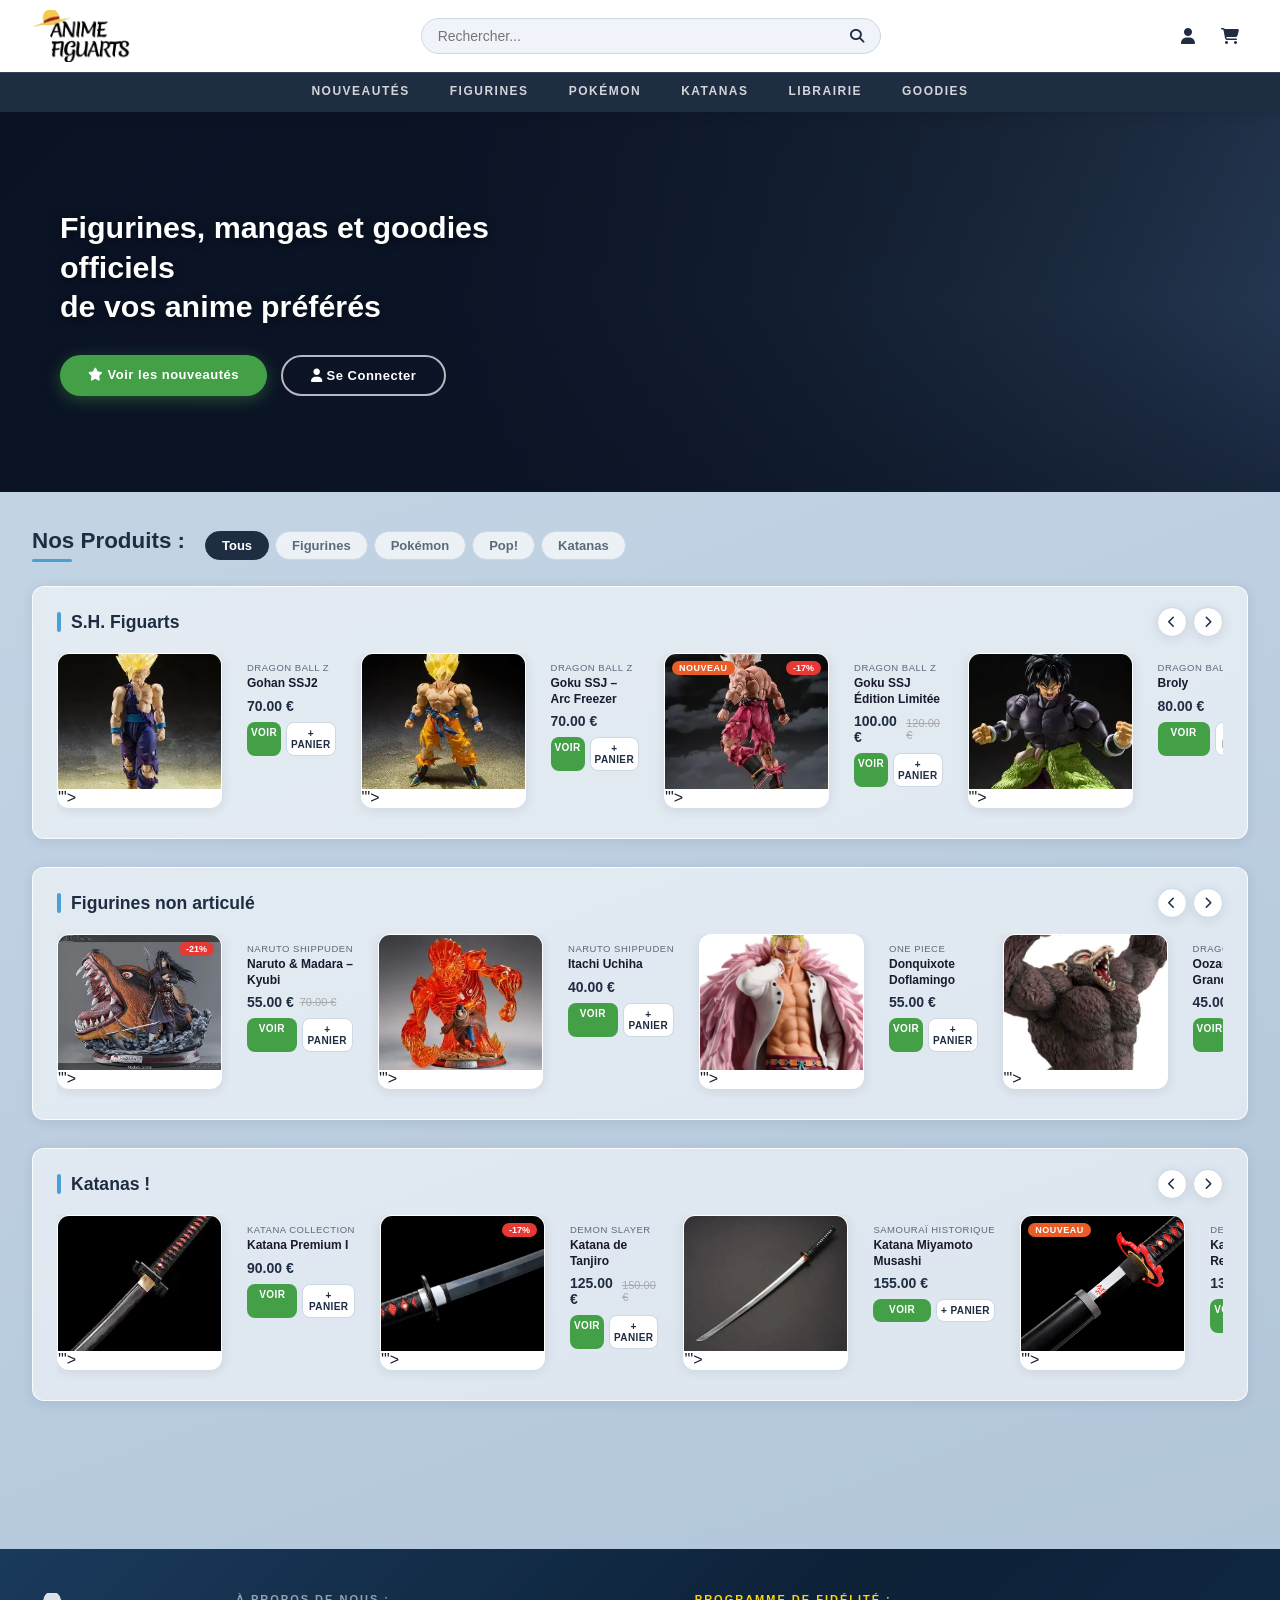
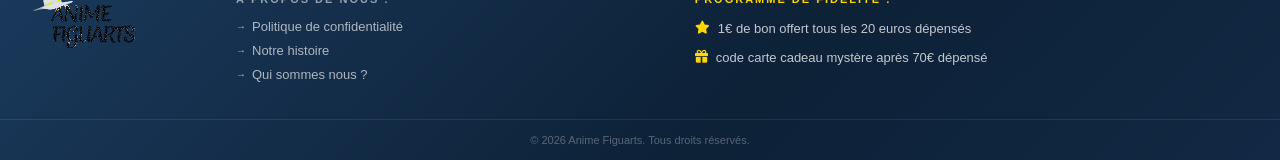
==== index.html @ cfd0e102 "Initial commit" ====
<!DOCTYPE html>
<html lang="fr">
<head>
  <meta charset="UTF-8" />
  <meta name="viewport" content="width=device-width, initial-scale=1.0" />
  <title>Anime Figuarts – Figurines, Katanas & Goodies Officiels</title>
  <link rel="stylesheet" href="css/style.css" />
  <link rel="stylesheet" href="https://cdnjs.cloudflare.com/ajax/libs/font-awesome/6.5.0/css/all.min.css" />
</head>
<body>

  <!-- HEADER -->
  <header class="header" id="header">
    <div class="header-inner">
      <a href="index.html" class="logo">
        <img src="image fond/capture_d_%C3%A9cran__anime_figuarts-removebg-preview.png"
             alt="Anime Figuarts" class="logo-img"
             onerror="this.outerHTML='<div class=\'logo-text\'><span class=\'logo-top\'>Anime</span><span class=\'logo-bottom\'>Figuarts</span></div>'" />
      </a>

      <form class="search-form" onsubmit="handleSearch(event)">
        <input type="text" id="searchInput" placeholder="Rechercher..." class="search-input" />
        <button type="submit" class="search-btn"><i class="fas fa-search"></i></button>
      </form>

      <div class="header-actions">
        <a href="account.html" class="header-icon" title="Mon compte" id="accountLink">
          <i class="fas fa-user"></i>
        </a>
        <a href="cart.html" class="header-icon cart-icon" title="Panier">
          <i class="fas fa-shopping-cart"></i>
          <span class="cart-badge" id="cartBadge" style="display:none">0</span>
        </a>
      </div>
    </div>

    <nav class="nav">
      <ul class="nav-list">
        <li><a href="products.html?category=new" class="nav-link">NOUVEAUTÉS</a></li>
        <li><a href="figurines.html" class="nav-link">FIGURINES</a></li>
        <li><a href="pokemon.html" class="nav-link">POKÉMON</a></li>
        <li><a href="katanas.html" class="nav-link">KATANAS</a></li>
        <li><a href="products.html?category=librairie" class="nav-link">LIBRAIRIE</a></li>
        <li><a href="products.html?category=goodies" class="nav-link">GOODIES</a></li>
      </ul>
    </nav>
  </header>

  <!-- HERO -->
  <section class="hero">
    <div class="hero-bg">
      <img src="image fond/re_zero_4k.png" alt="Hero Anime" class="hero-img"
           onerror="this.style.display='none'" />
    </div>
    <div class="hero-overlay"></div>
    <div class="hero-content">
      <h1 class="hero-title">Figurines, mangas et goodies officiels<br />de vos anime préférés</h1>
      <div class="hero-buttons">
        <a href="products.html" class="hero-btn-primary">
          <i class="fas fa-star"></i> Voir les nouveautés
        </a>
        <a href="login.html" class="hero-btn-secondary">
          <i class="fas fa-user"></i> Se Connecter
        </a>
      </div>
    </div>
  </section>

  <!-- NOS PRODUITS -->
  <main class="main-content">
    <section class="section-products">
      <div class="section-header-row">
        <h2 class="section-title">Nos Produits :</h2>
        <div class="category-tabs" id="categoryTabs">
          <button class="tab-btn active" data-cat="all">Tous</button>
          <button class="tab-btn" data-cat="sh-figuarts">Figurines</button>
          <button class="tab-btn" data-cat="pokemon">Pokémon</button>
          <button class="tab-btn" data-cat="figurines-na">Pop!</button>
          <button class="tab-btn" data-cat="katanas">Katanas</button>
        </div>
      </div>

      <!-- S.H. FIGUARTS -->
      <div class="product-row-section" id="section-shfiguarts" data-cat="sh-figuarts">
        <div class="product-row-header">
          <h3 class="row-title">S.H. Figuarts</h3>
          <div class="row-arrows">
            <button class="arrow-btn" onclick="scrollRow('shf-row', -1)"><i class="fas fa-chevron-left"></i></button>
            <button class="arrow-btn" onclick="scrollRow('shf-row', 1)"><i class="fas fa-chevron-right"></i></button>
          </div>
        </div>
        <div class="product-row" id="shf-row">
          <div class="loading-row"><i class="fas fa-spinner fa-spin"></i></div>
        </div>
      </div>

      <!-- FIGURINES NON ARTICULÉES -->
      <div class="product-row-section" id="section-figurines-na" data-cat="figurines-na">
        <div class="product-row-header">
          <h3 class="row-title">Figurines non articulé</h3>
          <div class="row-arrows">
            <button class="arrow-btn" onclick="scrollRow('fna-row', -1)"><i class="fas fa-chevron-left"></i></button>
            <button class="arrow-btn" onclick="scrollRow('fna-row', 1)"><i class="fas fa-chevron-right"></i></button>
          </div>
        </div>
        <div class="product-row" id="fna-row">
          <div class="loading-row"><i class="fas fa-spinner fa-spin"></i></div>
        </div>
      </div>

      <!-- KATANAS -->
      <div class="product-row-section" id="section-katanas" data-cat="katanas">
        <div class="product-row-header">
          <h3 class="row-title">Katanas !</h3>
          <div class="row-arrows">
            <button class="arrow-btn" onclick="scrollRow('kat-row', -1)"><i class="fas fa-chevron-left"></i></button>
            <button class="arrow-btn" onclick="scrollRow('kat-row', 1)"><i class="fas fa-chevron-right"></i></button>
          </div>
        </div>
        <div class="product-row" id="kat-row">
          <div class="loading-row"><i class="fas fa-spinner fa-spin"></i></div>
        </div>
      </div>
    </section>
  </main>

  <!-- FOOTER -->
  <footer class="footer">
    <div class="footer-inner">
      <div class="footer-logo">
        <img src="image fond/capture_d_%C3%A9cran__anime_figuarts-removebg-preview.png"
             alt="Anime Figuarts" class="footer-logo-img"
             onerror="this.style.display='none'" />
      </div>
      <div>
        <h4 class="footer-section-title">À propos de nous :</h4>
        <ul class="footer-links">
          <li><a href="#">Politique de confidentialité</a></li>
          <li><a href="#">Notre histoire</a></li>
          <li><a href="#">Qui sommes nous ?</a></li>
        </ul>
      </div>
      <div>
        <h4 class="footer-section-title footer-fidelite-title">programme de fidélité :</h4>
        <ul class="footer-fidelite-list">
          <li><i class="fas fa-star"></i> 1€ de bon offert tous les 20 euros dépensés</li>
          <li><i class="fas fa-gift"></i> code carte cadeau mystère après 70€ dépensé</li>
        </ul>
      </div>
    </div>
    <div class="footer-bottom">© 2026 Anime Figuarts. Tous droits réservés.</div>
  </footer>

  <div class="toast" id="toast"></div>

  <script src="js/data.js"></script>
  <script src="js/auth.js"></script>
  <script src="js/cart.js"></script>
  <script src="js/main.js"></script>
  <script>
    document.addEventListener('DOMContentLoaded', () => {
      loadProductRow('sh-figuarts', 'shf-row');
      loadProductRow('figurines-na', 'fna-row');
      loadProductRow('katanas', 'kat-row');

      // Filtres par onglet
      document.querySelectorAll('.tab-btn').forEach(btn => {
        btn.addEventListener('click', () => {
          document.querySelectorAll('.tab-btn').forEach(b => b.classList.remove('active'));
          btn.classList.add('active');
          const cat = btn.dataset.cat;
          document.querySelectorAll('.product-row-section').forEach(sec => {
            if (cat === 'all' || sec.dataset.cat === cat) {
              sec.style.display = 'block';
            } else {
              sec.style.display = 'none';
            }
          });
        });
      });
    });
  </script>
</body>
</html>
---- css/style.css ----
/* ================================
   ANIME FIGUARTS - STYLE PRINCIPAL
   ================================ */

:root {
  --primary: #1e2d42;
  --primary-light: #2c4260;
  --accent: #4a9fd5;
  --accent2: #e85d26;
  --green: #43a047;
  --green-dark: #2e7d32;
  --red: #e53935;
  --bg: #c8d8e8;
  --bg2: #b0c4d8;
  --card-bg: #ffffff;
  --text: #1a1a2e;
  --text-muted: #5a6a7a;
  --border: #ccd8e4;
  --shadow: 0 2px 12px rgba(30,45,66,0.10);
  --shadow-hover: 0 8px 28px rgba(30,45,66,0.20);
  --radius: 12px;
  --radius-sm: 8px;
  --header-h: 110px;
  --transition: 0.2s ease;
}

* { box-sizing: border-box; margin: 0; padding: 0; }
html { scroll-behavior: smooth; }
body {
  font-family: 'Segoe UI', Arial, sans-serif;
  background: linear-gradient(160deg, var(--bg) 0%, var(--bg2) 100%);
  min-height: 100vh;
  color: var(--text);
}
a { text-decoration: none; color: inherit; }
ul { list-style: none; }
img { display: block; max-width: 100%; }
button { cursor: pointer; border: none; background: none; font-family: inherit; }

/* ========== HEADER ========== */
.header {
  position: sticky;
  top: 0;
  z-index: 1000;
  background: #fff;
  box-shadow: 0 2px 12px rgba(0,0,0,0.10);
}
.header-inner {
  display: flex;
  align-items: center;
  gap: 16px;
  padding: 10px 32px;
  max-width: 1400px;
  margin: 0 auto;
}

/* LOGO */
.logo { display: flex; align-items: center; gap: 0; flex-shrink: 0; }
.logo-img {
  height: 52px;
  width: auto;
  object-fit: contain;
}
.logo-text {
  display: flex;
  flex-direction: column;
  line-height: 1.1;
}
.logo-top {
  font-size: 11px;
  font-weight: 700;
  letter-spacing: 3px;
  color: var(--primary);
  text-transform: uppercase;
}
.logo-bottom {
  font-size: 20px;
  font-weight: 900;
  letter-spacing: 2px;
  color: var(--primary);
  text-transform: uppercase;
  border-top: 2px solid var(--accent);
  padding-top: 2px;
  margin-top: 2px;
}

/* SEARCH */
.search-form {
  flex: 1;
  display: flex;
  max-width: 460px;
  margin: 0 auto;
  background: #f0f4fa;
  border-radius: 50px;
  overflow: hidden;
  border: 1.5px solid var(--border);
  transition: border-color var(--transition);
}
.search-form:focus-within { border-color: var(--accent); }
.search-input {
  flex: 1;
  border: none;
  background: none;
  padding: 9px 16px;
  font-size: 14px;
  color: var(--text);
  outline: none;
}
.search-btn {
  padding: 9px 16px;
  color: var(--primary);
  font-size: 14px;
  transition: color var(--transition);
}
.search-btn:hover { color: var(--accent); }

/* HEADER ICONS */
.header-actions { display: flex; align-items: center; gap: 6px; flex-shrink: 0; }
.header-icon {
  position: relative;
  width: 36px; height: 36px;
  display: flex; align-items: center; justify-content: center;
  color: var(--primary);
  font-size: 16px;
  border-radius: 50%;
  transition: background var(--transition), color var(--transition);
}
.header-icon:hover { background: #e8edf8; color: var(--accent); }
.cart-badge {
  position: absolute;
  top: -2px; right: -2px;
  background: var(--red);
  color: #fff;
  font-size: 9px;
  font-weight: 700;
  border-radius: 50%;
  min-width: 16px; height: 16px;
  display: flex; align-items: center; justify-content: center;
  padding: 0 3px;
  border: 2px solid #fff;
}

/* NAV */
.nav {
  background: var(--primary);
  border-top: 1px solid rgba(255,255,255,0.1);
}
.nav-list {
  display: flex;
  justify-content: center;
  max-width: 1400px;
  margin: 0 auto;
  padding: 0 32px;
}
.nav-link {
  display: block;
  padding: 11px 20px;
  color: rgba(255,255,255,0.80);
  font-size: 12px;
  font-weight: 700;
  letter-spacing: 1.5px;
  text-transform: uppercase;
  transition: color var(--transition), background var(--transition);
  border-bottom: 3px solid transparent;
}
.nav-link:hover, .nav-link.active {
  color: #fff;
  border-bottom-color: var(--accent);
  background: rgba(255,255,255,0.06);
}

/* ========== HERO ========== */
.hero {
  position: relative;
  height: 380px;
  overflow: hidden;
  display: flex;
  align-items: center;
}
.hero-bg {
  position: absolute;
  inset: 0;
  background: linear-gradient(135deg, #0d1b2e 0%, #1e2d42 60%, #2c4260 100%);
}
.hero-img {
  width: 100%;
  height: 100%;
  object-fit: cover;
  object-position: center 30%;
  opacity: 0.65;
}
.hero-overlay {
  position: absolute;
  inset: 0;
  background: linear-gradient(to right, rgba(10,18,35,0.88) 35%, rgba(10,18,35,0.15) 100%),
              linear-gradient(to top, rgba(10,18,35,0.5) 0%, transparent 50%);
}
.hero-content {
  position: relative;
  z-index: 2;
  padding: 0 60px;
  max-width: 620px;
}
.hero-title {
  color: #fff;
  font-size: 1.9rem;
  font-weight: 800;
  line-height: 1.3;
  margin-bottom: 28px;
  text-shadow: 0 2px 8px rgba(0,0,0,0.5);
}
.hero-buttons {
  display: flex;
  gap: 14px;
  flex-wrap: wrap;
}
.hero-btn-primary {
  display: inline-block;
  background: var(--green);
  color: #fff;
  font-weight: 700;
  font-size: 13px;
  letter-spacing: 0.5px;
  padding: 12px 28px;
  border-radius: 50px;
  transition: transform var(--transition), background var(--transition);
  box-shadow: 0 4px 16px rgba(67,160,71,0.4);
}
.hero-btn-primary:hover { background: var(--green-dark); transform: translateY(-2px); }
.hero-btn-secondary {
  display: inline-block;
  background: transparent;
  color: #fff;
  font-weight: 700;
  font-size: 13px;
  letter-spacing: 0.5px;
  padding: 11px 28px;
  border-radius: 50px;
  border: 2px solid rgba(255,255,255,0.7);
  transition: all var(--transition);
}
.hero-btn-secondary:hover { background: rgba(255,255,255,0.15); border-color: #fff; }

/* ========== MAIN CONTENT ========== */
.main-content { max-width: 1400px; margin: 0 auto; padding: 36px 32px 60px; }

/* SECTION HEADER */
.section-header-row {
  display: flex;
  align-items: center;
  gap: 20px;
  margin-bottom: 24px;
  flex-wrap: wrap;
}
.section-title {
  font-size: 1.4rem;
  font-weight: 800;
  color: var(--primary);
}
.section-title::after {
  content: '';
  display: block;
  width: 40px;
  height: 3px;
  background: var(--accent);
  border-radius: 2px;
  margin-top: 5px;
}

/* CATEGORY TABS */
.category-tabs { display: flex; gap: 6px; flex-wrap: wrap; }
.tab-btn {
  padding: 6px 16px;
  border-radius: 50px;
  font-size: 13px;
  font-weight: 600;
  color: var(--text-muted);
  background: rgba(255,255,255,0.7);
  border: 1.5px solid var(--border);
  transition: all var(--transition);
}
.tab-btn:hover { border-color: var(--accent); color: var(--primary); }
.tab-btn.active { background: var(--primary); color: #fff; border-color: var(--primary); }

/* PRODUCT ROW SECTION */
.product-row-section {
  background: rgba(255,255,255,0.55);
  border-radius: var(--radius);
  padding: 20px 24px;
  margin-bottom: 28px;
  box-shadow: var(--shadow);
  border: 1px solid rgba(255,255,255,0.8);
}
.product-row-header {
  display: flex;
  align-items: center;
  justify-content: space-between;
  margin-bottom: 16px;
}
.row-title {
  font-size: 1.1rem;
  font-weight: 800;
  color: var(--primary);
  display: flex;
  align-items: center;
  gap: 10px;
}
.row-title::before {
  content: '';
  width: 4px; height: 20px;
  background: var(--accent);
  border-radius: 2px;
  display: inline-block;
}
.row-arrows { display: flex; gap: 6px; }
.arrow-btn {
  width: 30px; height: 30px;
  border-radius: 50%;
  background: #fff;
  color: var(--primary);
  font-size: 12px;
  border: 1.5px solid var(--border);
  display: flex; align-items: center; justify-content: center;
  transition: all var(--transition);
  box-shadow: var(--shadow);
}
.arrow-btn:hover { background: var(--primary); color: #fff; border-color: var(--primary); }

/* PRODUCT ROW */
.product-row {
  display: flex;
  gap: 14px;
  overflow-x: auto;
  scroll-behavior: smooth;
  padding-bottom: 10px;
  scrollbar-width: thin;
  scrollbar-color: var(--border) transparent;
}
.product-row::-webkit-scrollbar { height: 4px; }
.product-row::-webkit-scrollbar-track { background: transparent; }
.product-row::-webkit-scrollbar-thumb { background: var(--border); border-radius: 3px; }

/* ========== PRODUCT CARD ========== */
.product-card {
  flex: 0 0 165px;
  background: var(--card-bg);
  border-radius: var(--radius);
  overflow: hidden;
  box-shadow: var(--shadow);
  transition: transform var(--transition), box-shadow var(--transition);
  cursor: pointer;
  position: relative;
  border: 1.5px solid rgba(255,255,255,0.9);
}
.product-card:hover { transform: translateY(-5px); box-shadow: var(--shadow-hover); }
.product-card-img {
  width: 100%;
  height: 135px;
  background: linear-gradient(135deg, #e8edf8 0%, #d4e0ec 100%);
  display: flex; align-items: center; justify-content: center;
  overflow: hidden;
  position: relative;
}
.product-card-img img {
  width: 100%; height: 100%;
  object-fit: cover;
  transition: transform 0.3s ease;
}
.product-card:hover .product-card-img img { transform: scale(1.07); }
.product-card-img .no-img { color: #b0bec5; font-size: 2.5rem; }
.badge-new {
  position: absolute; top: 7px; left: 7px;
  background: var(--accent2); color: #fff;
  font-size: 9px; font-weight: 700;
  padding: 2px 7px; border-radius: 50px;
  text-transform: uppercase; letter-spacing: 0.5px;
}
.badge-sale {
  position: absolute; top: 7px; right: 7px;
  background: var(--red); color: #fff;
  font-size: 9px; font-weight: 700;
  padding: 2px 7px; border-radius: 50px;
}
.product-card-body { padding: 9px 11px 11px; }
.product-card-series {
  font-size: 9.5px; color: var(--text-muted);
  text-transform: uppercase; letter-spacing: 0.5px;
  margin-bottom: 3px; white-space: nowrap;
  overflow: hidden; text-overflow: ellipsis;
}
.product-card-name {
  font-size: 12px; font-weight: 700;
  color: var(--text); margin-bottom: 6px;
  line-height: 1.3;
  display: -webkit-box;
  -webkit-line-clamp: 2;
  -webkit-box-orient: vertical;
  overflow: hidden;
}
.product-card-price-row { display: flex; align-items: center; gap: 6px; margin-bottom: 8px; }
.product-card-price { font-size: 14px; font-weight: 800; color: var(--primary); }
.product-card-old-price { font-size: 11px; color: #aaa; text-decoration: line-through; }
.product-card-actions { display: flex; gap: 5px; }
.btn-voir, .btn-ajouter {
  flex: 1; padding: 5px 4px;
  border-radius: var(--radius-sm);
  font-size: 10px; font-weight: 700;
  text-align: center; text-transform: uppercase;
  letter-spacing: 0.4px; transition: all var(--transition);
}
.btn-voir { background: var(--green); color: #fff; }
.btn-voir:hover { background: var(--green-dark); }
.btn-ajouter { background: #fff; color: var(--primary); border: 1.5px solid var(--border); }
.btn-ajouter:hover { background: var(--primary); color: #fff; border-color: var(--primary); }

/* Loading */
.loading-row {
  display: flex; align-items: center; justify-content: center;
  width: 100%; padding: 36px;
  color: var(--accent); font-size: 1.5rem;
}

/* ========== PAGE HERO (small) ========== */
.page-hero {
  position: relative;
  background: linear-gradient(135deg, var(--primary) 0%, var(--primary-light) 100%);
  padding: 36px 32px;
  text-align: center;
  overflow: hidden;
}
.page-hero::before {
  content: '';
  position: absolute; inset: 0;
  background: url('../image fond/re_zero_4k.png') center/cover;
  opacity: 0.10;
}
.page-hero-title {
  position: relative;
  color: #fff; font-size: 2rem; font-weight: 800;
}
.page-hero-sub {
  position: relative;
  color: rgba(255,255,255,0.7);
  font-size: 14px; margin-top: 8px;
}

/* ========== PRODUCTS PAGE ========== */
.products-page {
  max-width: 1400px; margin: 0 auto;
  padding: 28px 32px;
  display: flex; gap: 24px; align-items: flex-start;
}
.filters-sidebar {
  flex: 0 0 210px;
  background: var(--card-bg);
  border-radius: var(--radius); padding: 22px;
  box-shadow: var(--shadow);
  position: sticky; top: 120px;
}
.filters-title {
  font-size: 1rem; font-weight: 700; color: var(--primary);
  margin-bottom: 18px; padding-bottom: 10px;
  border-bottom: 2px solid var(--border);
}
.filter-group { margin-bottom: 18px; }
.filter-group-title {
  font-size: 11px; font-weight: 700;
  text-transform: uppercase; letter-spacing: 1px;
  color: var(--text-muted); margin-bottom: 10px;
}
.filter-list li { margin-bottom: 8px; }
.filter-list label {
  display: flex; align-items: center; gap: 8px;
  font-size: 13px; cursor: pointer; color: var(--text);
  transition: color var(--transition);
}
.filter-list label:hover { color: var(--primary); }
.filter-list input[type="radio"] { accent-color: var(--primary); }
.filter-select {
  width: 100%; padding: 9px 12px;
  border: 1.5px solid var(--border); border-radius: var(--radius-sm);
  font-size: 13px; color: var(--text); background: #f8fafc;
  outline: none; cursor: pointer;
}
.products-main { flex: 1; }
.products-toolbar {
  display: flex; align-items: center;
  justify-content: space-between; margin-bottom: 18px;
}
.products-count { font-size: 13px; color: var(--text-muted); font-weight: 600; }
.products-grid {
  display: grid;
  grid-template-columns: repeat(auto-fill, minmax(165px, 1fr));
  gap: 16px;
}
.products-grid .product-card { flex: unset; }
.no-results {
  grid-column: 1/-1;
  display: flex; flex-direction: column;
  align-items: center; gap: 12px;
  padding: 60px 20px; color: var(--text-muted);
}
.no-results i { font-size: 3rem; color: var(--border); }

/* ========== PRODUCT DETAIL ========== */
.detail-page { max-width: 1400px; margin: 0 auto; padding: 28px 32px; }
.breadcrumb {
  display: flex; align-items: center; gap: 8px;
  font-size: 13px; color: var(--text-muted); margin-bottom: 24px;
}
.breadcrumb a:hover { color: var(--primary); text-decoration: underline; }
.breadcrumb span { color: var(--border); }
.detail-container {
  display: grid; grid-template-columns: 1fr 1fr;
  gap: 44px; align-items: start;
  background: var(--card-bg); border-radius: var(--radius);
  padding: 36px; box-shadow: var(--shadow); margin-bottom: 44px;
}
.detail-image-box {
  position: relative; border-radius: var(--radius); overflow: hidden;
  background: linear-gradient(135deg, #e8edf8, #d4e0ec);
  aspect-ratio: 1;
  display: flex; align-items: center; justify-content: center;
}
.detail-img { width: 100%; height: 100%; object-fit: contain; }
.detail-series {
  font-size: 12px; color: var(--text-muted);
  text-transform: uppercase; letter-spacing: 1px; margin-bottom: 8px;
}
.detail-name {
  font-size: 1.8rem; font-weight: 800;
  color: var(--primary); margin-bottom: 14px; line-height: 1.2;
}
.detail-price-row {
  display: flex; align-items: center; gap: 12px; margin-bottom: 14px;
}
.detail-price { font-size: 1.9rem; font-weight: 800; color: var(--primary); }
.detail-old-price { font-size: 1.1rem; color: #aaa; text-decoration: line-through; }
.detail-stock {
  display: flex; align-items: center; gap: 6px;
  font-size: 13px; font-weight: 600; color: var(--green); margin-bottom: 16px;
}
.detail-description {
  font-size: 14px; line-height: 1.7; color: var(--text-muted); margin-bottom: 20px;
}
.detail-specs {
  margin-bottom: 22px;
  display: grid; grid-template-columns: 1fr 1fr; gap: 8px;
}
.detail-specs li {
  display: flex; align-items: center; gap: 8px;
  font-size: 13px; color: var(--text);
}
.detail-specs li i { color: var(--green); font-size: 10px; }
.detail-actions { display: flex; align-items: center; gap: 14px; margin-bottom: 14px; }
.quantity-selector {
  display: flex; align-items: center;
  border: 1.5px solid var(--border); border-radius: var(--radius-sm); overflow: hidden;
}
.quantity-selector button {
  width: 34px; height: 38px; font-size: 17px; font-weight: 700;
  color: var(--primary); background: #f8fafc; transition: background var(--transition);
}
.quantity-selector button:hover { background: var(--primary); color: #fff; }
.quantity-selector span { width: 42px; text-align: center; font-size: 14px; font-weight: 700; }
.btn-add-detail {
  flex: 1; padding: 12px 20px;
  background: var(--primary); color: #fff;
  font-size: 14px; font-weight: 700; border-radius: var(--radius-sm);
  display: flex; align-items: center; justify-content: center; gap: 8px;
  transition: background var(--transition), transform var(--transition);
}
.btn-add-detail:hover { background: var(--primary-light); transform: translateY(-1px); }

/* ========== CART PAGE ========== */
.cart-page { min-height: calc(100vh - 200px); padding: 28px 32px; }
.cart-page-inner { max-width: 1200px; margin: 0 auto; }
.page-title {
  font-size: 1.7rem; font-weight: 800; color: var(--primary);
  margin-bottom: 24px; display: flex; align-items: center; gap: 12px;
}
.cart-layout {
  display: grid; grid-template-columns: 1fr 340px;
  gap: 24px; align-items: start;
}
.cart-items {
  background: var(--card-bg); border-radius: var(--radius);
  box-shadow: var(--shadow); overflow: hidden;
}
.cart-items-header {
  display: grid; grid-template-columns: 2fr 1fr 110px 1fr 36px;
  gap: 12px; padding: 13px 18px;
  background: #f0f4fa; font-size: 11px; font-weight: 700;
  text-transform: uppercase; letter-spacing: 0.5px;
  color: var(--text-muted); border-bottom: 1.5px solid var(--border);
}
.cart-item {
  display: grid; grid-template-columns: 2fr 1fr 110px 1fr 36px;
  gap: 12px; align-items: center; padding: 14px 18px;
  border-bottom: 1px solid var(--border); transition: background var(--transition);
}
.cart-item:last-child { border-bottom: none; }
.cart-item:hover { background: #f8fafc; }
.cart-item-product { display: flex; align-items: center; gap: 12px; }
.cart-item-img {
  width: 60px; height: 60px; border-radius: var(--radius-sm);
  background: #e8edf8; display: flex; align-items: center; justify-content: center;
  overflow: hidden; flex-shrink: 0;
}
.cart-item-img img { width: 100%; height: 100%; object-fit: cover; }
.cart-item-name { font-size: 13px; font-weight: 600; color: var(--primary); }
.cart-item-series { font-size: 11px; color: var(--text-muted); margin-top: 2px; }
.cart-item-price, .cart-item-total { font-size: 13px; font-weight: 600; }
.cart-item-total { color: var(--primary); font-weight: 700; }
.cart-item-qty {
  display: flex; align-items: center;
  border: 1.5px solid var(--border); border-radius: var(--radius-sm);
  overflow: hidden; width: fit-content;
}
.cart-item-qty button {
  width: 28px; height: 28px; font-size: 15px; font-weight: 700;
  color: var(--primary); background: #f8fafc; transition: background var(--transition);
}
.cart-item-qty button:hover { background: var(--primary); color: #fff; }
.cart-item-qty span { width: 32px; text-align: center; font-size: 13px; font-weight: 700; }
.cart-remove {
  color: #bbb; font-size: 13px; width: 30px; height: 30px;
  border-radius: 50%; display: flex; align-items: center; justify-content: center;
  transition: color var(--transition), background var(--transition);
}
.cart-remove:hover { color: var(--red); background: #ffeaea; }
.cart-summary {
  background: var(--card-bg); border-radius: var(--radius);
  padding: 22px; box-shadow: var(--shadow); position: sticky; top: 120px;
}
.summary-title { font-size: 1rem; font-weight: 700; color: var(--primary); margin-bottom: 18px; }
.summary-row {
  display: flex; justify-content: space-between;
  font-size: 13px; padding: 7px 0; color: var(--text-muted);
}
.summary-row .free { color: var(--green); font-weight: 700; }
.summary-hr { border: none; border-top: 1.5px solid var(--border); margin: 10px 0; }
.summary-total {
  display: flex; justify-content: space-between;
  font-size: 1.1rem; font-weight: 800; color: var(--primary); padding: 8px 0;
}
.btn-checkout {
  width: 100%; padding: 13px;
  background: var(--primary); color: #fff;
  font-size: 14px; font-weight: 700; border-radius: var(--radius-sm);
  display: flex; align-items: center; justify-content: center; gap: 8px;
  margin-bottom: 10px; transition: background var(--transition), transform var(--transition);
}
.btn-checkout:hover { background: var(--primary-light); transform: translateY(-1px); }
.btn-continue {
  display: block; text-align: center; font-size: 13px;
  color: var(--text-muted); padding: 8px; transition: color var(--transition);
}
.btn-continue:hover { color: var(--primary); }
.empty-cart {
  display: flex; flex-direction: column; align-items: center;
  gap: 14px; padding: 70px 20px; color: var(--text-muted);
}
.empty-cart i { font-size: 4rem; color: var(--border); }
.empty-cart h2 { font-size: 1.4rem; color: var(--primary); }

/* ========== AUTH PAGE ========== */
.auth-page {
  min-height: calc(100vh - 110px);
  display: flex; align-items: stretch;
  background: linear-gradient(135deg, #e0eaf5 0%, #c8d8e8 100%);
}
.auth-container {
  flex: 0 0 460px; background: #fff;
  padding: 44px 38px; display: flex; flex-direction: column;
  box-shadow: 2px 0 20px rgba(0,0,0,0.08);
}
.auth-logo-wrap { display: flex; align-items: center; gap: 12px; margin-bottom: 28px; }
.auth-logo-wrap .logo-img { height: 44px; }
.auth-tabs {
  display: flex; border-bottom: 2px solid var(--border); margin-bottom: 24px;
}
.auth-tab {
  flex: 1; padding: 12px;
  font-size: 14px; font-weight: 700; color: var(--text-muted);
  border-bottom: 3px solid transparent; margin-bottom: -2px;
  transition: all var(--transition);
}
.auth-tab.active { color: var(--primary); border-bottom-color: var(--primary); }
.auth-title { font-size: 1.3rem; font-weight: 800; color: var(--primary); margin-bottom: 22px; }
.auth-form { display: flex; flex-direction: column; flex: 1; }
.auth-form.hidden { display: none; }
.form-group { margin-bottom: 15px; }
.form-group label { display: block; font-size: 13px; font-weight: 600; color: var(--text); margin-bottom: 5px; }
.form-row { display: grid; grid-template-columns: 1fr 1fr; gap: 12px; }
.input-icon { position: relative; display: flex; align-items: center; }
.input-icon > i:first-child { position: absolute; left: 13px; color: #b0bec5; font-size: 12px; }
.input-icon input {
  flex: 1; padding: 11px 40px;
  border: 1.5px solid var(--border); border-radius: var(--radius-sm);
  font-size: 13px; color: var(--text); background: #f8fafc;
  outline: none; transition: border-color var(--transition); width: 100%;
}
.input-icon input:focus { border-color: var(--accent); background: #fff; }
.toggle-pwd {
  position: absolute; right: 12px; color: #b0bec5; font-size: 12px;
  transition: color var(--transition); cursor: pointer;
}
.toggle-pwd:hover { color: var(--primary); }
.auth-error { font-size: 12px; color: var(--red); min-height: 16px; margin-bottom: 8px; }
.btn-auth {
  padding: 13px 22px; background: var(--primary); color: #fff;
  font-size: 14px; font-weight: 700; border-radius: var(--radius-sm);
  display: flex; align-items: center; justify-content: center; gap: 8px;
  margin-bottom: 14px; transition: background var(--transition), transform var(--transition);
  border: none; cursor: pointer; width: 100%;
}
.btn-auth:hover { background: var(--primary-light); transform: translateY(-1px); }
.auth-switch { font-size: 12px; color: var(--text-muted); text-align: center; }
.auth-switch button { color: var(--primary); font-weight: 700; text-decoration: underline; }
.auth-banner {
  flex: 1;
  background: linear-gradient(135deg, var(--primary) 0%, #283593 60%, var(--accent) 100%);
  display: flex; align-items: center; justify-content: center;
  padding: 44px; position: relative; overflow: hidden;
}
.auth-banner::before {
  content: ''; position: absolute; inset: 0;
  background: url('../image fond/re_zero_4k.png') center/cover;
  opacity: 0.15;
}
.auth-banner-content { position: relative; color: #fff; }
.auth-banner-content h3 { font-size: 1.7rem; font-weight: 800; margin-bottom: 22px; }
.auth-banner-content ul { display: flex; flex-direction: column; gap: 14px; }
.auth-banner-content li { display: flex; align-items: center; gap: 12px; font-size: 14px; }
.auth-banner-content li i { color: #ffd600; font-size: 15px; }

/* ========== ACCOUNT PAGE ========== */
.account-page { min-height: calc(100vh - 120px); padding: 28px 32px; }
.account-layout {
  max-width: 1200px; margin: 0 auto;
  display: grid; grid-template-columns: 250px 1fr;
  gap: 24px; align-items: start;
}
.account-sidebar {
  background: var(--card-bg); border-radius: var(--radius);
  padding: 24px; box-shadow: var(--shadow);
  position: sticky; top: 120px;
}
.account-avatar { text-align: center; margin-bottom: 22px; }
.avatar-circle {
  width: 68px; height: 68px; border-radius: 50%;
  background: var(--primary); color: #fff;
  font-size: 1.8rem; font-weight: 800;
  display: flex; align-items: center; justify-content: center;
  margin: 0 auto 10px;
}
.avatar-name { font-size: 14px; font-weight: 700; color: var(--primary); }
.avatar-email { font-size: 12px; color: var(--text-muted); }
.account-nav { display: flex; flex-direction: column; gap: 4px; margin-top: 14px; }
.account-nav-btn {
  padding: 10px 13px; border-radius: var(--radius-sm);
  font-size: 13px; font-weight: 600; color: var(--text-muted);
  text-align: left; display: flex; align-items: center; gap: 10px;
  transition: all var(--transition); cursor: pointer;
}
.account-nav-btn:hover { background: #f0f4fa; color: var(--primary); }
.account-nav-btn.active { background: var(--primary); color: #fff; }
.logout-btn:hover { background: #ffeaea !important; color: var(--red) !important; }
.account-content {
  background: var(--card-bg); border-radius: var(--radius);
  padding: 28px; box-shadow: var(--shadow); min-height: 400px;
}
.account-section { display: none; }
.account-section.active { display: block; }
.account-section-title { font-size: 1.2rem; font-weight: 800; color: var(--primary); margin-bottom: 22px; }
.dashboard-stats { display: grid; grid-template-columns: repeat(3, 1fr); gap: 14px; margin-bottom: 24px; }
.stat-card {
  background: #f0f4fa; border-radius: var(--radius);
  padding: 18px; text-align: center; border: 1.5px solid var(--border);
}
.stat-card i { font-size: 1.4rem; color: var(--accent); margin-bottom: 8px; display: block; }
.stat-value { display: block; font-size: 1.4rem; font-weight: 800; color: var(--primary); }
.stat-label { font-size: 11px; color: var(--text-muted); text-transform: uppercase; letter-spacing: 0.5px; }
.order-card {
  background: #f8fafc; border-radius: var(--radius-sm);
  padding: 14px 18px; margin-bottom: 10px; border: 1.5px solid var(--border);
}
.order-card-header { display: flex; align-items: center; gap: 10px; margin-bottom: 8px; flex-wrap: wrap; }
.order-id { font-size: 12px; font-weight: 700; color: var(--primary); }
.order-status {
  font-size: 10px; font-weight: 700; padding: 2px 9px;
  border-radius: 50px; background: #e8f5e9; color: var(--green);
}
.order-date { font-size: 11px; color: var(--text-muted); margin-left: auto; }
.order-total { font-weight: 800; color: var(--primary); font-size: 14px; text-align: right; }

/* ========== CHECKOUT PAGE ========== */
.checkout-page { max-width: 1200px; margin: 0 auto; padding: 28px 32px; }
.checkout-steps {
  display: flex; align-items: center; justify-content: center; margin-bottom: 28px;
}
.step {
  display: flex; align-items: center; gap: 8px;
  font-size: 12px; font-weight: 700; color: var(--text-muted); padding: 8px 18px;
}
.step span {
  width: 26px; height: 26px; border-radius: 50%;
  background: var(--border); color: var(--text-muted);
  display: flex; align-items: center; justify-content: center;
  font-size: 12px; font-weight: 800;
}
.step.active { color: var(--primary); }
.step.active span { background: var(--primary); color: #fff; }
.step.done span { background: var(--green); color: #fff; }
.step-sep { width: 36px; height: 2px; background: var(--border); }
.checkout-layout { display: grid; grid-template-columns: 1fr 340px; gap: 24px; align-items: start; }
.checkout-forms { background: var(--card-bg); border-radius: var(--radius); box-shadow: var(--shadow); overflow: hidden; }
.checkout-step-panel { display: none; padding: 28px; }
.checkout-step-panel.active { display: block; }
.checkout-panel-title { font-size: 1.1rem; font-weight: 800; color: var(--primary); margin-bottom: 22px; }
.form-group input, .form-group select, .form-group textarea {
  width: 100%; padding: 10px 13px;
  border: 1.5px solid var(--border); border-radius: var(--radius-sm);
  font-size: 13px; color: var(--text); background: #f8fafc;
  outline: none; transition: border-color var(--transition); font-family: inherit;
}
.form-group input:focus, .form-group select:focus { border-color: var(--accent); background: #fff; }
.btn-checkout-next {
  width: 100%; padding: 13px;
  background: var(--primary); color: #fff;
  font-size: 13px; font-weight: 700; border-radius: var(--radius-sm);
  display: flex; align-items: center; justify-content: center; gap: 8px;
  margin-top: 18px; transition: background var(--transition);
  border: none; cursor: pointer;
}
.btn-checkout-next:hover { background: var(--primary-light); }
.btn-back {
  padding: 9px 18px; font-size: 12px; color: var(--text-muted);
  border: 1.5px solid var(--border); border-radius: var(--radius-sm);
  margin-top: 18px; margin-right: 8px; transition: all var(--transition); cursor: pointer;
}
.btn-back:hover { border-color: var(--primary); color: var(--primary); }
.confirmation-box { text-align: center; padding: 20px; }
.confirm-icon { font-size: 5rem; color: var(--green); margin-bottom: 14px; }
.confirmation-box h2 { font-size: 1.7rem; font-weight: 800; color: var(--primary); margin-bottom: 10px; }
.confirm-sub { font-size: 14px; color: var(--text-muted); margin-bottom: 24px; }
.confirm-actions { display: flex; gap: 12px; justify-content: center; flex-wrap: wrap; }
.checkout-summary {
  background: var(--card-bg); border-radius: var(--radius);
  padding: 22px; box-shadow: var(--shadow); position: sticky; top: 120px;
}
.checkout-item {
  display: flex; justify-content: space-between;
  align-items: center; padding: 8px 0;
  font-size: 12px; border-bottom: 1px solid var(--border);
}
.checkout-item:last-child { border-bottom: none; }

/* ========== BUTTONS ========== */
.btn-primary {
  display: inline-flex; align-items: center; gap: 8px;
  padding: 11px 22px; background: var(--primary); color: #fff;
  font-size: 13px; font-weight: 700; border-radius: var(--radius-sm);
  transition: background var(--transition), transform var(--transition);
  border: none; cursor: pointer;
}
.btn-primary:hover { background: var(--primary-light); transform: translateY(-1px); }
.btn-secondary {
  display: inline-flex; align-items: center; gap: 8px;
  padding: 11px 22px; background: #fff; color: var(--primary);
  font-size: 13px; font-weight: 700; border-radius: var(--radius-sm);
  border: 1.5px solid var(--primary); transition: all var(--transition); cursor: pointer;
}
.btn-secondary:hover { background: var(--primary); color: #fff; }

/* ========== TOAST ========== */
.toast {
  position: fixed; bottom: 24px; right: 24px;
  background: var(--primary); color: #fff;
  padding: 13px 20px; border-radius: var(--radius);
  font-size: 13px; font-weight: 600;
  box-shadow: 0 8px 28px rgba(0,0,0,0.2);
  transform: translateY(80px); opacity: 0;
  transition: all 0.3s cubic-bezier(0.34, 1.56, 0.64, 1);
  z-index: 9999; display: flex; align-items: center; gap: 8px; max-width: 300px;
}
.toast.show { transform: translateY(0); opacity: 1; }
.toast.success { background: var(--green); }
.toast.error { background: var(--red); }

/* ========== FOOTER ========== */
.footer {
  background: linear-gradient(135deg, #1a3a5c 0%, #0d2137 60%, #112944 100%);
  color: #fff; margin-top: 60px;
}
.footer-inner {
  max-width: 1400px; margin: 0 auto;
  padding: 44px 32px 28px;
  display: grid; grid-template-columns: 160px 1.5fr 2fr; gap: 44px;
}
.footer-logo-img { height: 55px; width: auto; filter: brightness(10); opacity: 0.85; }
.footer-section-title {
  font-size: 11px; font-weight: 700; text-transform: uppercase;
  letter-spacing: 2px; color: rgba(255,255,255,0.55); margin-bottom: 14px;
}
.footer-fidelite-title { color: #ffd600 !important; }
.footer-links li { margin-bottom: 9px; }
.footer-links a {
  font-size: 13px; color: rgba(255,255,255,0.65);
  transition: color var(--transition);
  display: flex; align-items: center; gap: 6px;
}
.footer-links a::before { content: '→'; font-size: 10px; }
.footer-links a:hover { color: #fff; }
.footer-fidelite-list li {
  display: flex; align-items: flex-start; gap: 8px;
  font-size: 13px; color: rgba(255,255,255,0.75);
  margin-bottom: 9px; line-height: 1.5;
}
.footer-fidelite-list i { color: #ffd600; margin-top: 2px; flex-shrink: 0; }
.footer-bottom {
  border-top: 1px solid rgba(255,255,255,0.08);
  padding: 14px 32px; max-width: 1400px; margin: 0 auto;
  font-size: 11px; color: rgba(255,255,255,0.3); text-align: center;
}

/* ========== RESPONSIVE ========== */
@media (max-width: 960px) {
  .cart-layout, .checkout-layout, .detail-container { grid-template-columns: 1fr; }
  .account-layout { grid-template-columns: 1fr; }
  .account-sidebar { position: static; }
  .products-page { flex-direction: column; }
  .filters-sidebar { position: static; flex: unset; width: 100%; }
  .footer-inner { grid-template-columns: 1fr; gap: 24px; }
  .auth-page { flex-direction: column; }
  .auth-container { flex: unset; width: 100%; }
}
@media (max-width: 600px) {
  .header-inner { padding: 8px 14px; gap: 8px; }
  .nav-list { overflow-x: auto; justify-content: flex-start; }
  .nav-link { padding: 10px 13px; font-size: 11px; }
  .main-content { padding: 20px 14px; }
  .hero { height: 290px; }
  .hero-content { padding: 0 22px; }
  .hero-title { font-size: 1.35rem; }
  .cart-items-header { display: none; }
  .cart-item { grid-template-columns: 1fr auto; grid-template-rows: auto auto auto; }
  .cart-item-product { grid-column: 1/-1; }
  .dashboard-stats { grid-template-columns: 1fr; }
  .products-grid { grid-template-columns: repeat(auto-fill, minmax(145px, 1fr)); }
}
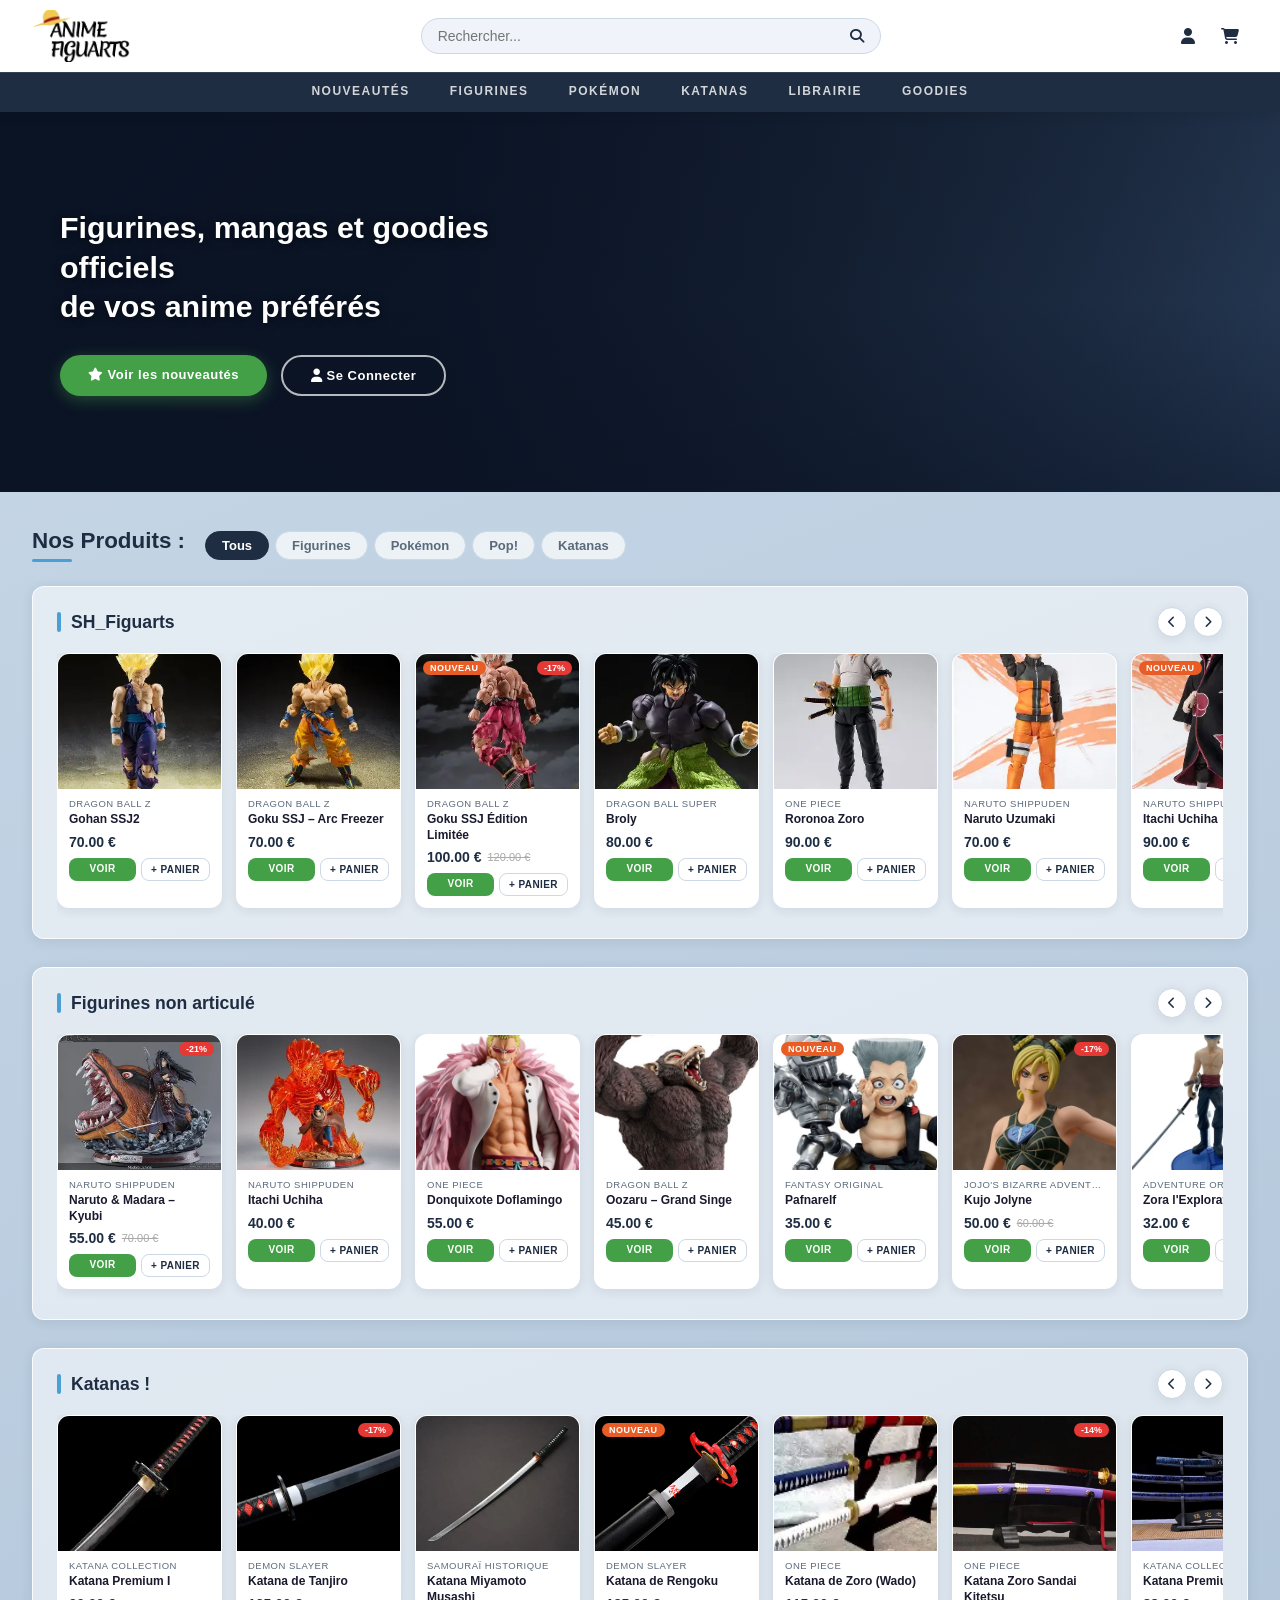
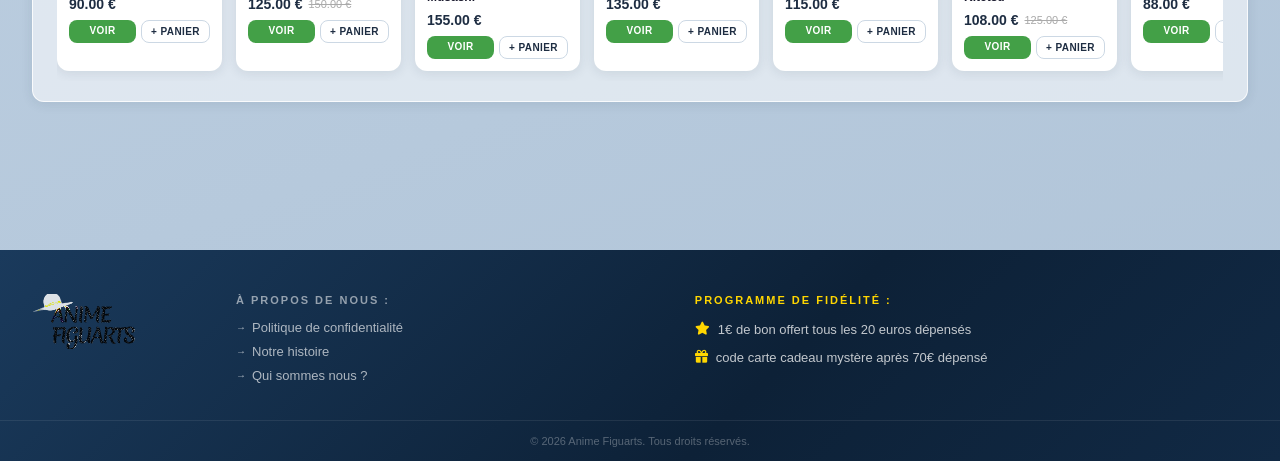
==== commit 0222bdd5: "Add files via upload" ====
--- a/index.html
+++ b/index.html
@@ -1,184 +1,176 @@
-<!DOCTYPE html>
-<html lang="fr">
-<head>
-  <meta charset="UTF-8" />
-  <meta name="viewport" content="width=device-width, initial-scale=1.0" />
-  <title>Anime Figuarts – Figurines, Katanas & Goodies Officiels</title>
-  <link rel="stylesheet" href="css/style.css" />
-  <link rel="stylesheet" href="https://cdnjs.cloudflare.com/ajax/libs/font-awesome/6.5.0/css/all.min.css" />
-</head>
-<body>
-
-  <!-- HEADER -->
-  <header class="header" id="header">
-    <div class="header-inner">
-      <a href="index.html" class="logo">
-        <img src="image fond/capture_d_%C3%A9cran__anime_figuarts-removebg-preview.png"
-             alt="Anime Figuarts" class="logo-img"
-             onerror="this.outerHTML='<div class=\'logo-text\'><span class=\'logo-top\'>Anime</span><span class=\'logo-bottom\'>Figuarts</span></div>'" />
-      </a>
-
-      <form class="search-form" onsubmit="handleSearch(event)">
-        <input type="text" id="searchInput" placeholder="Rechercher..." class="search-input" />
-        <button type="submit" class="search-btn"><i class="fas fa-search"></i></button>
-      </form>
-
-      <div class="header-actions">
-        <a href="account.html" class="header-icon" title="Mon compte" id="accountLink">
-          <i class="fas fa-user"></i>
-        </a>
-        <a href="cart.html" class="header-icon cart-icon" title="Panier">
-          <i class="fas fa-shopping-cart"></i>
-          <span class="cart-badge" id="cartBadge" style="display:none">0</span>
-        </a>
-      </div>
-    </div>
-
-    <nav class="nav">
-      <ul class="nav-list">
-        <li><a href="products.html?category=new" class="nav-link">NOUVEAUTÉS</a></li>
-        <li><a href="figurines.html" class="nav-link">FIGURINES</a></li>
-        <li><a href="pokemon.html" class="nav-link">POKÉMON</a></li>
-        <li><a href="katanas.html" class="nav-link">KATANAS</a></li>
-        <li><a href="products.html?category=librairie" class="nav-link">LIBRAIRIE</a></li>
-        <li><a href="products.html?category=goodies" class="nav-link">GOODIES</a></li>
-      </ul>
-    </nav>
-  </header>
-
-  <!-- HERO -->
-  <section class="hero">
-    <div class="hero-bg">
-      <img src="image fond/re_zero_4k.png" alt="Hero Anime" class="hero-img"
-           onerror="this.style.display='none'" />
-    </div>
-    <div class="hero-overlay"></div>
-    <div class="hero-content">
-      <h1 class="hero-title">Figurines, mangas et goodies officiels<br />de vos anime préférés</h1>
-      <div class="hero-buttons">
-        <a href="products.html" class="hero-btn-primary">
-          <i class="fas fa-star"></i> Voir les nouveautés
-        </a>
-        <a href="login.html" class="hero-btn-secondary">
-          <i class="fas fa-user"></i> Se Connecter
-        </a>
-      </div>
-    </div>
-  </section>
-
-  <!-- NOS PRODUITS -->
-  <main class="main-content">
-    <section class="section-products">
-      <div class="section-header-row">
-        <h2 class="section-title">Nos Produits :</h2>
-        <div class="category-tabs" id="categoryTabs">
-          <button class="tab-btn active" data-cat="all">Tous</button>
-          <button class="tab-btn" data-cat="sh-figuarts">Figurines</button>
-          <button class="tab-btn" data-cat="pokemon">Pokémon</button>
-          <button class="tab-btn" data-cat="figurines-na">Pop!</button>
-          <button class="tab-btn" data-cat="katanas">Katanas</button>
-        </div>
-      </div>
-
-      <!-- S.H. FIGUARTS -->
-      <div class="product-row-section" id="section-shfiguarts" data-cat="sh-figuarts">
-        <div class="product-row-header">
-          <h3 class="row-title">S.H. Figuarts</h3>
-          <div class="row-arrows">
-            <button class="arrow-btn" onclick="scrollRow('shf-row', -1)"><i class="fas fa-chevron-left"></i></button>
-            <button class="arrow-btn" onclick="scrollRow('shf-row', 1)"><i class="fas fa-chevron-right"></i></button>
-          </div>
-        </div>
-        <div class="product-row" id="shf-row">
-          <div class="loading-row"><i class="fas fa-spinner fa-spin"></i></div>
-        </div>
-      </div>
-
-      <!-- FIGURINES NON ARTICULÉES -->
-      <div class="product-row-section" id="section-figurines-na" data-cat="figurines-na">
-        <div class="product-row-header">
-          <h3 class="row-title">Figurines non articulé</h3>
-          <div class="row-arrows">
-            <button class="arrow-btn" onclick="scrollRow('fna-row', -1)"><i class="fas fa-chevron-left"></i></button>
-            <button class="arrow-btn" onclick="scrollRow('fna-row', 1)"><i class="fas fa-chevron-right"></i></button>
-          </div>
-        </div>
-        <div class="product-row" id="fna-row">
-          <div class="loading-row"><i class="fas fa-spinner fa-spin"></i></div>
-        </div>
-      </div>
-
-      <!-- KATANAS -->
-      <div class="product-row-section" id="section-katanas" data-cat="katanas">
-        <div class="product-row-header">
-          <h3 class="row-title">Katanas !</h3>
-          <div class="row-arrows">
-            <button class="arrow-btn" onclick="scrollRow('kat-row', -1)"><i class="fas fa-chevron-left"></i></button>
-            <button class="arrow-btn" onclick="scrollRow('kat-row', 1)"><i class="fas fa-chevron-right"></i></button>
-          </div>
-        </div>
-        <div class="product-row" id="kat-row">
-          <div class="loading-row"><i class="fas fa-spinner fa-spin"></i></div>
-        </div>
-      </div>
-    </section>
-  </main>
-
-  <!-- FOOTER -->
-  <footer class="footer">
-    <div class="footer-inner">
-      <div class="footer-logo">
-        <img src="image fond/capture_d_%C3%A9cran__anime_figuarts-removebg-preview.png"
-             alt="Anime Figuarts" class="footer-logo-img"
-             onerror="this.style.display='none'" />
-      </div>
-      <div>
-        <h4 class="footer-section-title">À propos de nous :</h4>
-        <ul class="footer-links">
-          <li><a href="#">Politique de confidentialité</a></li>
-          <li><a href="#">Notre histoire</a></li>
-          <li><a href="#">Qui sommes nous ?</a></li>
-        </ul>
-      </div>
-      <div>
-        <h4 class="footer-section-title footer-fidelite-title">programme de fidélité :</h4>
-        <ul class="footer-fidelite-list">
-          <li><i class="fas fa-star"></i> 1€ de bon offert tous les 20 euros dépensés</li>
-          <li><i class="fas fa-gift"></i> code carte cadeau mystère après 70€ dépensé</li>
-        </ul>
-      </div>
-    </div>
-    <div class="footer-bottom">© 2026 Anime Figuarts. Tous droits réservés.</div>
-  </footer>
-
-  <div class="toast" id="toast"></div>
-
-  <script src="js/data.js"></script>
-  <script src="js/auth.js"></script>
-  <script src="js/cart.js"></script>
-  <script src="js/main.js"></script>
-  <script>
-    document.addEventListener('DOMContentLoaded', () => {
-      loadProductRow('sh-figuarts', 'shf-row');
-      loadProductRow('figurines-na', 'fna-row');
-      loadProductRow('katanas', 'kat-row');
-
-      // Filtres par onglet
-      document.querySelectorAll('.tab-btn').forEach(btn => {
-        btn.addEventListener('click', () => {
-          document.querySelectorAll('.tab-btn').forEach(b => b.classList.remove('active'));
-          btn.classList.add('active');
-          const cat = btn.dataset.cat;
-          document.querySelectorAll('.product-row-section').forEach(sec => {
-            if (cat === 'all' || sec.dataset.cat === cat) {
-              sec.style.display = 'block';
-            } else {
-              sec.style.display = 'none';
-            }
-          });
-        });
-      });
-    });
-  </script>
-</body>
-</html>
+<!DOCTYPE html>
+<html lang="fr">
+<head>
+  <meta charset="UTF-8" />
+  <meta name="viewport" content="width=device-width, initial-scale=1.0" />
+  <title>Anime Figuarts – Figurines, Katanas & Goodies Officiels</title>
+  <link rel="stylesheet" href="css/style.css" />
+  <link rel="stylesheet" href="https://cdnjs.cloudflare.com/ajax/libs/font-awesome/6.5.0/css/all.min.css" />
+</head>
+<body>
+
+  <header class="header" id="header">
+    <div class="header-inner">
+      <a href="index.html" class="logo">
+        <img src="image_fond/capture_d_%C3%A9cran__anime_figuarts-removebg-preview.png"
+             alt="Anime Figuarts" class="logo-img"
+             onerror="this.outerHTML='<div class=\'logo-text\'><span class=\'logo-top\'>Anime</span><span class=\'logo-bottom\'>Figuarts</span></div>'" />
+      </a>
+
+      <form class="search-form" onsubmit="handleSearch(event)">
+        <input type="text" id="searchInput" placeholder="Rechercher..." class="search-input" />
+        <button type="submit" class="search-btn"><i class="fas fa-search"></i></button>
+      </form>
+
+      <div class="header-actions">
+        <a href="account.html" class="header-icon" title="Mon compte" id="accountLink">
+          <i class="fas fa-user"></i>
+        </a>
+        <a href="cart.html" class="header-icon cart-icon" title="Panier">
+          <i class="fas fa-shopping-cart"></i>
+          <span class="cart-badge" id="cartBadge" style="display:none">0</span>
+        </a>
+      </div>
+    </div>
+
+    <nav class="nav">
+      <ul class="nav-list">
+        <li><a href="products.html?category=new" class="nav-link">NOUVEAUTÉS</a></li>
+        <li><a href="figurines.html" class="nav-link">FIGURINES</a></li>
+        <li><a href="pokemon.html" class="nav-link">POKÉMON</a></li>
+        <li><a href="katanas.html" class="nav-link">KATANAS</a></li>
+        <li><a href="products.html?category=librairie" class="nav-link">LIBRAIRIE</a></li>
+        <li><a href="products.html?category=goodies" class="nav-link">GOODIES</a></li>
+      </ul>
+    </nav>
+  </header>
+
+  <section class="hero">
+    <div class="hero-bg">
+      <img src="image_fond/re_zero_4k.png" alt="Hero Anime" class="hero-img"
+           onerror="this.style.display='none'" />
+    </div>
+    <div class="hero-overlay"></div>
+    <div class="hero-content">
+      <h1 class="hero-title">Figurines, mangas et goodies officiels<br />de vos anime préférés</h1>
+      <div class="hero-buttons">
+        <a href="products.html" class="hero-btn-primary">
+          <i class="fas fa-star"></i> Voir les nouveautés
+        </a>
+        <a href="login.html" class="hero-btn-secondary">
+          <i class="fas fa-user"></i> Se Connecter
+        </a>
+      </div>
+    </div>
+  </section>
+
+  <main class="main-content">
+    <section class="section-products">
+      <div class="section-header-row">
+        <h2 class="section-title">Nos Produits :</h2>
+        <div class="category-tabs" id="categoryTabs">
+          <button class="tab-btn active" data-cat="all">Tous</button>
+          <button class="tab-btn" data-cat="sh-figuarts">Figurines</button>
+          <button class="tab-btn" data-cat="pokemon">Pokémon</button>
+          <button class="tab-btn" data-cat="figurines-na">Pop!</button>
+          <button class="tab-btn" data-cat="katanas">Katanas</button>
+        </div>
+      </div>
+
+      <div class="product-row-section" id="section-shfiguarts" data-cat="sh-figuarts">
+        <div class="product-row-header">
+          <h3 class="row-title">SH_Figuarts</h3>
+          <div class="row-arrows">
+            <button class="arrow-btn" onclick="scrollRow('shf-row', -1)"><i class="fas fa-chevron-left"></i></button>
+            <button class="arrow-btn" onclick="scrollRow('shf-row', 1)"><i class="fas fa-chevron-right"></i></button>
+          </div>
+        </div>
+        <div class="product-row" id="shf-row">
+          <div class="loading-row"><i class="fas fa-spinner fa-spin"></i></div>
+        </div>
+      </div>
+
+      <div class="product-row-section" id="section-figurines-na" data-cat="figurines-na">
+        <div class="product-row-header">
+          <h3 class="row-title">Figurines non articulé</h3>
+          <div class="row-arrows">
+            <button class="arrow-btn" onclick="scrollRow('fna-row', -1)"><i class="fas fa-chevron-left"></i></button>
+            <button class="arrow-btn" onclick="scrollRow('fna-row', 1)"><i class="fas fa-chevron-right"></i></button>
+          </div>
+        </div>
+        <div class="product-row" id="fna-row">
+          <div class="loading-row"><i class="fas fa-spinner fa-spin"></i></div>
+        </div>
+      </div>
+
+      <div class="product-row-section" id="section-katanas" data-cat="katanas">
+        <div class="product-row-header">
+          <h3 class="row-title">Katanas !</h3>
+          <div class="row-arrows">
+            <button class="arrow-btn" onclick="scrollRow('kat-row', -1)"><i class="fas fa-chevron-left"></i></button>
+            <button class="arrow-btn" onclick="scrollRow('kat-row', 1)"><i class="fas fa-chevron-right"></i></button>
+          </div>
+        </div>
+        <div class="product-row" id="kat-row">
+          <div class="loading-row"><i class="fas fa-spinner fa-spin"></i></div>
+        </div>
+      </div>
+    </section>
+  </main>
+
+  <footer class="footer">
+    <div class="footer-inner">
+      <div class="footer-logo">
+        <img src="image_fond/capture_d_%C3%A9cran__anime_figuarts-removebg-preview.png"
+             alt="Anime Figuarts" class="footer-logo-img"
+             onerror="this.style.display='none'" />
+      </div>
+      <div>
+        <h4 class="footer-section-title">À propos de nous :</h4>
+        <ul class="footer-links">
+          <li><a href="#">Politique de confidentialité</a></li>
+          <li><a href="#">Notre histoire</a></li>
+          <li><a href="#">Qui sommes nous ?</a></li>
+        </ul>
+      </div>
+      <div>
+        <h4 class="footer-section-title footer-fidelite-title">programme de fidélité :</h4>
+        <ul class="footer-fidelite-list">
+          <li><i class="fas fa-star"></i> 1€ de bon offert tous les 20 euros dépensés</li>
+          <li><i class="fas fa-gift"></i> code carte cadeau mystère après 70€ dépensé</li>
+        </ul>
+      </div>
+    </div>
+    <div class="footer-bottom">© 2026 Anime Figuarts. Tous droits réservés.</div>
+  </footer>
+
+  <div class="toast" id="toast"></div>
+
+  <script src="js/data.js"></script>
+  <script src="js/auth.js"></script>
+  <script src="js/cart.js"></script>
+  <script src="js/main.js"></script>
+  <script>
+    document.addEventListener('DOMContentLoaded', () => {
+      loadProductRow('sh-figuarts', 'shf-row');
+      loadProductRow('figurines-na', 'fna-row');
+      loadProductRow('katanas', 'kat-row');
+
+      document.querySelectorAll('.tab-btn').forEach(btn => {
+        btn.addEventListener('click', () => {
+          document.querySelectorAll('.tab-btn').forEach(b => b.classList.remove('active'));
+          btn.classList.add('active');
+          const cat = btn.dataset.cat;
+          document.querySelectorAll('.product-row-section').forEach(sec => {
+            if (cat === 'all' || sec.dataset.cat === cat) {
+              sec.style.display = 'block';
+            } else {
+              sec.style.display = 'none';
+            }
+          });
+        });
+      });
+    });
+  </script>
+</body>
+</html>
--- a/css/style.css
+++ b/css/style.css
@@ -1,7 +1,3 @@
-/* ================================
-   ANIME FIGUARTS - STYLE PRINCIPAL
-   ================================ */
-
 :root {
   --primary: #1e2d42;
   --primary-light: #2c4260;
@@ -37,7 +33,6 @@
 img { display: block; max-width: 100%; }
 button { cursor: pointer; border: none; background: none; font-family: inherit; }
 
-/* ========== HEADER ========== */
 .header {
   position: sticky;
   top: 0;
@@ -54,7 +49,6 @@
   margin: 0 auto;
 }
 
-/* LOGO */
 .logo { display: flex; align-items: center; gap: 0; flex-shrink: 0; }
 .logo-img {
   height: 52px;
@@ -84,7 +78,6 @@
   margin-top: 2px;
 }
 
-/* SEARCH */
 .search-form {
   flex: 1;
   display: flex;
@@ -114,7 +107,6 @@
 }
 .search-btn:hover { color: var(--accent); }
 
-/* HEADER ICONS */
 .header-actions { display: flex; align-items: center; gap: 6px; flex-shrink: 0; }
 .header-icon {
   position: relative;
@@ -140,7 +132,6 @@
   border: 2px solid #fff;
 }
 
-/* NAV */
 .nav {
   background: var(--primary);
   border-top: 1px solid rgba(255,255,255,0.1);
@@ -169,7 +160,6 @@
   background: rgba(255,255,255,0.06);
 }
 
-/* ========== HERO ========== */
 .hero {
   position: relative;
   height: 380px;
@@ -241,10 +231,8 @@
 }
 .hero-btn-secondary:hover { background: rgba(255,255,255,0.15); border-color: #fff; }
 
-/* ========== MAIN CONTENT ========== */
 .main-content { max-width: 1400px; margin: 0 auto; padding: 36px 32px 60px; }
 
-/* SECTION HEADER */
 .section-header-row {
   display: flex;
   align-items: center;
@@ -267,7 +255,6 @@
   margin-top: 5px;
 }
 
-/* CATEGORY TABS */
 .category-tabs { display: flex; gap: 6px; flex-wrap: wrap; }
 .tab-btn {
   padding: 6px 16px;
@@ -282,7 +269,6 @@
 .tab-btn:hover { border-color: var(--accent); color: var(--primary); }
 .tab-btn.active { background: var(--primary); color: #fff; border-color: var(--primary); }
 
-/* PRODUCT ROW SECTION */
 .product-row-section {
   background: rgba(255,255,255,0.55);
   border-radius: var(--radius);
@@ -326,7 +312,6 @@
 }
 .arrow-btn:hover { background: var(--primary); color: #fff; border-color: var(--primary); }
 
-/* PRODUCT ROW */
 .product-row {
   display: flex;
   gap: 14px;
@@ -340,7 +325,6 @@
 .product-row::-webkit-scrollbar-track { background: transparent; }
 .product-row::-webkit-scrollbar-thumb { background: var(--border); border-radius: 3px; }
 
-/* ========== PRODUCT CARD ========== */
 .product-card {
   flex: 0 0 165px;
   background: var(--card-bg);
@@ -413,14 +397,12 @@
 .btn-ajouter { background: #fff; color: var(--primary); border: 1.5px solid var(--border); }
 .btn-ajouter:hover { background: var(--primary); color: #fff; border-color: var(--primary); }
 
-/* Loading */
 .loading-row {
   display: flex; align-items: center; justify-content: center;
   width: 100%; padding: 36px;
   color: var(--accent); font-size: 1.5rem;
 }
 
-/* ========== PAGE HERO (small) ========== */
 .page-hero {
   position: relative;
   background: linear-gradient(135deg, var(--primary) 0%, var(--primary-light) 100%);
@@ -444,7 +426,6 @@
   font-size: 14px; margin-top: 8px;
 }
 
-/* ========== PRODUCTS PAGE ========== */
 .products-page {
   max-width: 1400px; margin: 0 auto;
   padding: 28px 32px;
@@ -502,7 +483,6 @@
 }
 .no-results i { font-size: 3rem; color: var(--border); }
 
-/* ========== PRODUCT DETAIL ========== */
 .detail-page { max-width: 1400px; margin: 0 auto; padding: 28px 32px; }
 .breadcrumb {
   display: flex; align-items: center; gap: 8px;
@@ -572,7 +552,6 @@
 }
 .btn-add-detail:hover { background: var(--primary-light); transform: translateY(-1px); }
 
-/* ========== CART PAGE ========== */
 .cart-page { min-height: calc(100vh - 200px); padding: 28px 32px; }
 .cart-page-inner { max-width: 1200px; margin: 0 auto; }
 .page-title {
@@ -664,7 +643,6 @@
 .empty-cart i { font-size: 4rem; color: var(--border); }
 .empty-cart h2 { font-size: 1.4rem; color: var(--primary); }
 
-/* ========== AUTH PAGE ========== */
 .auth-page {
   min-height: calc(100vh - 110px);
   display: flex; align-items: stretch;
@@ -735,7 +713,6 @@
 .auth-banner-content li { display: flex; align-items: center; gap: 12px; font-size: 14px; }
 .auth-banner-content li i { color: #ffd600; font-size: 15px; }
 
-/* ========== ACCOUNT PAGE ========== */
 .account-page { min-height: calc(100vh - 120px); padding: 28px 32px; }
 .account-layout {
   max-width: 1200px; margin: 0 auto;
@@ -795,7 +772,6 @@
 .order-date { font-size: 11px; color: var(--text-muted); margin-left: auto; }
 .order-total { font-weight: 800; color: var(--primary); font-size: 14px; text-align: right; }
 
-/* ========== CHECKOUT PAGE ========== */
 .checkout-page { max-width: 1200px; margin: 0 auto; padding: 28px 32px; }
 .checkout-steps {
   display: flex; align-items: center; justify-content: center; margin-bottom: 28px;
@@ -857,7 +833,6 @@
 }
 .checkout-item:last-child { border-bottom: none; }
 
-/* ========== BUTTONS ========== */
 .btn-primary {
   display: inline-flex; align-items: center; gap: 8px;
   padding: 11px 22px; background: var(--primary); color: #fff;
@@ -874,7 +849,6 @@
 }
 .btn-secondary:hover { background: var(--primary); color: #fff; }
 
-/* ========== TOAST ========== */
 .toast {
   position: fixed; bottom: 24px; right: 24px;
   background: var(--primary); color: #fff;
@@ -889,7 +863,6 @@
 .toast.success { background: var(--green); }
 .toast.error { background: var(--red); }
 
-/* ========== FOOTER ========== */
 .footer {
   background: linear-gradient(135deg, #1a3a5c 0%, #0d2137 60%, #112944 100%);
   color: #fff; margin-top: 60px;
@@ -925,7 +898,6 @@
   font-size: 11px; color: rgba(255,255,255,0.3); text-align: center;
 }
 
-/* ========== RESPONSIVE ========== */
 @media (max-width: 960px) {
   .cart-layout, .checkout-layout, .detail-container { grid-template-columns: 1fr; }
   .account-layout { grid-template-columns: 1fr; }
